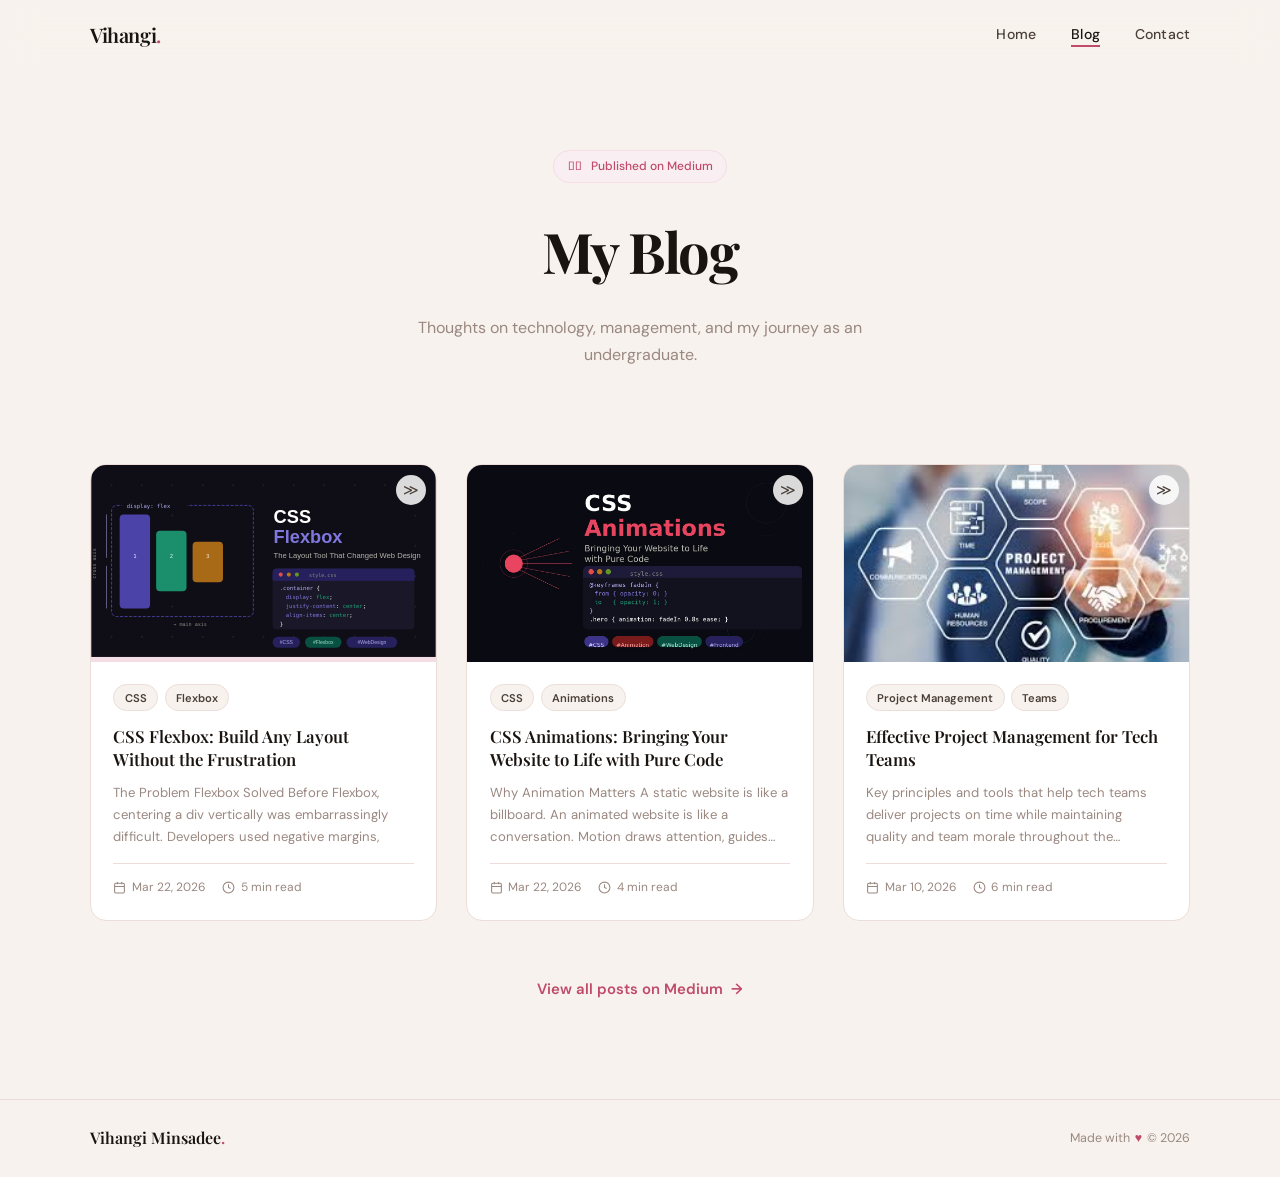
==== blog.html @ 4e120ace "Add initial JavaScript and CSS files for portfolio website" ====
<!DOCTYPE html>
<html lang="en">
<head>
  <meta charset="UTF-8" />
  <meta name="viewport" content="width=device-width, initial-scale=1.0" />
  <title>Blog — Vihangi Minsadee</title>
  <link rel="stylesheet" href="style.css" />
</head>
<body>

  <!-- Ambient blobs -->
  <div class="blob-wrap" aria-hidden="true">
    <div class="blob blob-1"></div>
    <div class="blob blob-2"></div>
  </div>

  <!-- ─── NAVBAR ─── -->
  <nav class="navbar">
    <div class="container">
      <a href="index.html" class="nav-logo">Vihangi<span>.</span></a>
      <ul class="nav-links">
        <li><a href="index.html">Home</a></li>
        <li><a href="blog.html">Blog</a></li>
        <li><a href="contact.html">Contact</a></li>
      </ul>
      <button class="nav-toggle" aria-label="Toggle navigation">
        <span></span><span></span><span></span>
      </button>
    </div>
  </nav>

  <!-- ─── PAGE WRAPPER ─── -->
  <div class="page-wrapper">

    <!-- ═══ BLOG HERO ═══ -->
    <section class="blog-hero">
      <div class="container">
        <div class="fade-up">
          <span class="badge">
            <!-- <svg viewBox="0 0 24 24" width="13" height="13" fill="none" stroke="currentColor" stroke-width="2">
              <path d="M12 20h9"/><path d="M16.5 3.5a2.121 2.121 0 013 3L7 19l-4 1 1-4L16.5 3.5z"/>
            </svg>-->
            𓂃🖋 &nbsp;
            Published on Medium
          </span>
        </div>
        <h1 class="blog-hero-title fade-up delay-1">My Blog</h1>
        <p class="blog-hero-desc fade-up delay-2">
          Thoughts on technology, management, and my journey as an undergraduate.
        </p>
      </div>
    </section>

    <!-- ═══ BLOG POSTS ═══ -->
    <section class="blog-section">
      <div class="container">
        <div class="blog-grid">

          <!-- Card 1 -->
          <article class="blog-card fade-up delay-1" data-href="https://medium.com/@wavihangiminsadi/css-flexbox-build-any-layout-without-the-frustration-3b8c61d07653">
            <div class="blog-card-img">
              <img src="flexbox_cover_image.svg" alt="CSS Flexbox: Build Any Layout Without the Frustration" class="blog-card-photo" />
              <div class="blog-card-ext">
                <!--<svg viewBox="0 0 24 24" fill="none" stroke="currentColor" stroke-width="2.5">
                  <path d="M18 13v6a2 2 0 01-2 2H5a2 2 0 01-2-2V8a2 2 0 012-2h6"/>
                  <polyline points="15 3 21 3 21 9"/><line x1="10" y1="14" x2="21" y2="3"/>
                </svg>-->
                ≫
              </div>
            </div>
            <div class="blog-card-body">
              <div class="blog-tags">
                <span class="blog-tag">CSS</span>
                <span class="blog-tag">Flexbox</span>
              </div>
              <h2 class="blog-card-title">CSS Flexbox: Build Any Layout Without the Frustration</h2>
              <p class="blog-card-excerpt">The Problem Flexbox Solved
Before Flexbox, centering a div vertically was embarrassingly difficult. Developers used negative margins, </p>
              <div class="blog-card-meta">
                <span class="meta-item">
                  <svg viewBox="0 0 24 24" fill="none" stroke="currentColor" stroke-width="2">
                    <rect x="3" y="4" width="18" height="18" rx="2" ry="2"/>
                    <line x1="16" y1="2" x2="16" y2="6"/><line x1="8" y1="2" x2="8" y2="6"/><line x1="3" y1="10" x2="21" y2="10"/>
                  </svg>
                  Mar 22, 2026
                </span>
                <span class="meta-item">
                  <svg viewBox="0 0 24 24" fill="none" stroke="currentColor" stroke-width="2">
                    <circle cx="12" cy="12" r="10"/>
                    <polyline points="12 6 12 12 16 14"/>
                  </svg>
                  5 min read
                </span>
              </div>
            </div>
          </article>

          <!-- Card 2 -->
          <article class="blog-card fade-up delay-2" data-href="https://medium.com/@wavihangiminsadi/css-animations-bringing-your-website-to-life-with-pure-code-0d4149e04ab5">
            <div class="blog-card-img">
              <img src="css_animations_cover.jpg" alt="CSS Animations: Bringing Your Website to Life with Pure Code" class="blog-card-photo" />
              <div class="blog-card-ext">
                <!--<svg viewBox="0 0 24 24" fill="none" stroke="currentColor" stroke-width="2.5">
                  <path d="M18 13v6a2 2 0 01-2 2H5a2 2 0 01-2-2V8a2 2 0 012-2h6"/>
                  <polyline points="15 3 21 3 21 9"/><line x1="10" y1="14" x2="21" y2="3"/>
                </svg>-->
                ≫
              </div>
            </div>
            <div class="blog-card-body">
              <div class="blog-tags">
                <span class="blog-tag">CSS</span>
                <span class="blog-tag">Animations</span>
              </div>
              <h2 class="blog-card-title">CSS Animations: Bringing Your Website to Life with Pure Code</h2>
              <p class="blog-card-excerpt">Why Animation Matters
                 A static website is like a billboard. An animated website is like a conversation. Motion draws attention, guides users, and makes interactions feel natural and satisfying..</p>
              <div class="blog-card-meta">
                <span class="meta-item">
                  <svg viewBox="0 0 24 24" fill="none" stroke="currentColor" stroke-width="2">
                    <rect x="3" y="4" width="18" height="18" rx="2" ry="2"/>
                    <line x1="16" y1="2" x2="16" y2="6"/><line x1="8" y1="2" x2="8" y2="6"/><line x1="3" y1="10" x2="21" y2="10"/>
                  </svg>
                  Mar 22, 2026
                </span>
                <span class="meta-item">
                  <svg viewBox="0 0 24 24" fill="none" stroke="currentColor" stroke-width="2">
                    <circle cx="12" cy="12" r="10"/>
                    <polyline points="12 6 12 12 16 14"/>
                  </svg>
                  4 min read
                </span>
              </div>
            </div>
          </article>

          <!-- Card 3 -->
          <article class="blog-card fade-up delay-3" data-href="https://medium.com">
            <div class="blog-card-img">
              <img src="download (5).jpg" alt="Effective Project Management for Tech Teams" class="blog-card-photo" />
              <div class="blog-card-ext">
                <!-- <svg viewBox="0 0 24 24" fill="none" stroke="currentColor" stroke-width="2.5">
                  <path d="M18 13v6a2 2 0 01-2 2H5a2 2 0 01-2-2V8a2 2 0 012-2h6"/>
                  <polyline points="15 3 21 3 21 9"/><line x1="10" y1="14" x2="21" y2="3"/>
                </svg> -->
                ≫
              </div>
            </div>
            <div class="blog-card-body">
              <div class="blog-tags">
                <span class="blog-tag">Project Management</span>
                <span class="blog-tag">Teams</span>
              </div>
              <h2 class="blog-card-title">Effective Project Management for Tech Teams</h2>
              <p class="blog-card-excerpt">Key principles and tools that help tech teams deliver projects on time while maintaining quality and team morale throughout the development process.</p>
              <div class="blog-card-meta">
                <span class="meta-item">
                  <svg viewBox="0 0 24 24" fill="none" stroke="currentColor" stroke-width="2">
                    <rect x="3" y="4" width="18" height="18" rx="2" ry="2"/>
                    <line x1="16" y1="2" x2="16" y2="6"/><line x1="8" y1="2" x2="8" y2="6"/><line x1="3" y1="10" x2="21" y2="10"/>
                  </svg>
                  Mar 10, 2026
                </span>
                <span class="meta-item">
                  <svg viewBox="0 0 24 24" fill="none" stroke="currentColor" stroke-width="2">
                    <circle cx="12" cy="12" r="10"/>
                    <polyline points="12 6 12 12 16 14"/>
                  </svg>
                  6 min read
                </span>
              </div>
            </div>
          </article>

        </div>

        <!-- CTA -->
        <div class="blog-cta fade-up">
          <a href="https://medium.com/@wavihangiminsadi" target="_blank" class="blog-cta-link">
            View all posts on Medium &nbsp;→</a>
            <!-- <svg viewBox="0 0 24 24" fill="none" stroke="currentColor" stroke-width="2.5">
              <line x1="5" y1="12" x2="19" y2="12"/>
              <polyline points="12 5 19 12 12 19"/>
            </svg>-->
        </div>    

      </div>
    </section>

    <!-- ─── FOOTER ─── -->
    <footer>
      <div class="container">
        <span class="footer-logo">Vihangi Minsadee<span style="color:var(--pink);">.</span></span>
        <span class="footer-copy">
          Made with <span class="heart">♥</span> © 2026
        </span>
      </div>
    </footer>

  </div><!-- /page-wrapper -->

  <script src="script.js"></script>
</body>
</html>
---- style.css ----
/* ================================================
   VIHANGI MINSADEE - PORTFOLIO STYLESHEET
   ================================================ */

@import url('https://fonts.googleapis.com/css2?family=Playfair+Display:ital,wght@0,400;0,500;0,600;0,700;1,400&family=DM+Sans:ital,opsz,wght@0,9..40,300;0,9..40,400;0,9..40,500;0,9..40,600;1,9..40,300&display=swap');

/* ─── CSS VARIABLES ─── */
:root {
  --cream:        #f7f2ed;
  --cream-light:  #fdf9f6;
  --pink:         #c04a6a;
  --pink-light:   #e8b4c0;
  --pink-pale:    #f5dde5;
  --pink-soft:    #f9eef2;
  --text-dark:    #1a1410;
  --text-mid:     #4a3f38;
  --text-muted:   #9a8880;
  --border:       #ecddd8;
  --card-bg:      #ffffff;
  --shadow-sm:    0 2px 12px rgba(192,74,106,0.08);
  --shadow-md:    0 8px 32px rgba(192,74,106,0.12);
  --shadow-lg:    0 20px 60px rgba(192,74,106,0.15);
  --radius-sm:    10px;
  --radius-md:    16px;
  --radius-lg:    24px;
  --font-display: 'Playfair Display', Georgia, serif;
  --font-body:    'DM Sans', sans-serif;
  --nav-h:        70px;
  --max-w:        1100px;
}

/* ─── RESET & BASE ─── */
*, *::before, *::after { box-sizing: border-box; margin: 0; padding: 0; }

html { scroll-behavior: smooth; }

body {
  font-family: var(--font-body);
  background: var(--cream);
  color: var(--text-dark);
  line-height: 1.65;
  font-size: 15px;
  -webkit-font-smoothing: antialiased;
}

img { display: block; max-width: 100%; }
a  { text-decoration: none; color: inherit; }

/* ─── SCROLLBAR ─── */
::-webkit-scrollbar { width: 6px; }
::-webkit-scrollbar-track { background: var(--cream); }
::-webkit-scrollbar-thumb { background: var(--pink-light); border-radius: 99px; }

/* ─── GLOBAL LAYOUT ─── */
.container {
  width: 90%;
  max-width: var(--max-w);
  margin-inline: auto;
}

/* ─── BLOBS / AMBIENT BACKGROUND ─── 
.blob-wrap {
  position: fixed;
  inset: 0;
  pointer-events: none;
  overflow: hidden;
  z-index: 0;
}
.blob {
  position: absolute;
  border-radius: 50%;
  filter: blur(80px);
  opacity: 0.35;
}
.blob-1 {
  width: 500px; height: 500px;
  background: radial-gradient(circle, #f2c5d0 0%, transparent 70%);
  top: -120px; left: -100px;
}
.blob-2 {
  width: 400px; height: 400px;
  background: radial-gradient(circle, #e8c4cf 0%, transparent 70%);
  bottom: -80px; right: -60px;
}*/

/* ─── NAVIGATION ─── */
.navbar {
  position: fixed;
  top: 0; left: 0; right: 0;
  height: var(--nav-h);
  z-index: 1000;
  display: flex;
  align-items: center;
  background: rgba(247, 242, 237, 0.85);
  backdrop-filter: blur(16px);
  -webkit-backdrop-filter: blur(16px);
  border-bottom: 1px solid transparent;
  transition: border-color 0.3s, box-shadow 0.3s;
}
.navbar.scrolled {
  border-color: var(--border);
  box-shadow: 0 2px 20px rgba(192,74,106,0.07);
}
.navbar .container {
  display: flex;
  align-items: center;
  justify-content: space-between;
  width: 100%;
}
.nav-logo {
  font-family: var(--font-display);
  font-size: 1.25rem;
  font-weight: 600;
  color: var(--text-dark);
  letter-spacing: -0.02em;
}
.nav-logo span { color: var(--pink); }

.nav-links {
  display: flex;
  align-items: center;
  gap: 2.2rem;
  list-style: none;
}
.nav-links a {
  font-size: 0.88rem;
  font-weight: 500;
  color: var(--text-mid);
  letter-spacing: 0.01em;
  padding-bottom: 2px;
  border-bottom: 2px solid transparent;
  transition: color 0.2s, border-color 0.2s;
}
.nav-links a:hover,
.nav-links a.active {
  color: var(--text-dark);
  border-color: var(--pink);
}

/* Hamburger */
.nav-toggle {
  display: none;
  flex-direction: column;
  gap: 5px;
  cursor: pointer;
  padding: 4px;
}
.nav-toggle span {
  display: block;
  width: 22px; height: 2px;
  background: var(--text-dark);
  border-radius: 2px;
  transition: transform 0.3s, opacity 0.3s;
}
.nav-toggle.open span:nth-child(1) { transform: translateY(7px) rotate(45deg); }
.nav-toggle.open span:nth-child(2) { opacity: 0; }
.nav-toggle.open span:nth-child(3) { transform: translateY(-7px) rotate(-45deg); }

/* ─── PAGE WRAPPER ─── */
.page-wrapper {
  position: relative;
  z-index: 1;
  padding-top: var(--nav-h);
}

/* ─── SECTION LABEL ─── */
.section-label {
  display: inline-block;
  font-size: 0.72rem;
  font-weight: 600;
  letter-spacing: 0.14em;
  text-transform: uppercase;
  color: var(--pink);
  margin-bottom: 0.75rem;
}

/* ─── BUTTONS ─── */
.btn {
  display: inline-flex;
  align-items: center;
  gap: 0.5rem;
  border-radius: 50px;
  font-family: var(--font-body);
  font-size: 0.88rem;
  font-weight: 600;
  cursor: pointer;
  border: none;
  transition: transform 0.2s, box-shadow 0.2s, background 0.2s, color 0.2s;
  padding: 0.75rem 1.6rem;
}
.btn:hover { transform: translateY(-2px); }
.btn-primary {
  background: var(--pink);
  color: #fff;
  box-shadow: 0 4px 18px rgba(192,74,106,0.35);
}
.btn-primary:hover {
  background: #ad3e5d;
  box-shadow: 0 8px 28px rgba(192,74,106,0.45);
}
.btn-outline {
  background: transparent;
  color: var(--text-dark);
  border: 1.5px solid var(--border);
}
.btn-outline:hover {
  border-color: var(--pink-light);
  color: var(--pink);
}

/* ─── BADGE / PILL ─── */
.badge {
  display: inline-flex;
  align-items: center;
  gap: 0.4rem;
  background: var(--pink-soft);
  color: var(--pink);
  border: 1px solid var(--pink-pale);
  border-radius: 50px;
  font-size: 0.75rem;
  font-weight: 500;
  padding: 0.35rem 0.85rem;
}
.badge svg { width: 13px; height: 13px; flex-shrink: 0; }

/* ─── CARDS ─── */
.card {
  background: var(--card-bg);
  border: 1px solid var(--border);
  border-radius: var(--radius-md);
  transition: transform 0.25s, box-shadow 0.25s;
}
.card:hover {
  transform: translateY(-4px);
  box-shadow: var(--shadow-md);
}

/* ─── DIVIDER ─── */
.divider {
  border: none;
  border-top: 1px solid var(--border);
  margin: 0;
}

/* ================================================
   HOME PAGE  ·  index.html
   ================================================ */

/* ── Hero ── */
.hero {
  min-height: calc(100vh - var(--nav-h));
  display: flex;
  align-items: center;
  padding: 5rem 0 4rem;
  overflow: hidden;
}
.hero .container {
  display: grid;
  grid-template-columns: 1fr 1fr;
  gap: 4rem;
  align-items: center;
}
.hero-content { max-width: 480px; }

.hero-badge { margin-bottom: 1.5rem; }

.hero-title {
  font-family: var(--font-display);
  font-size: clamp(2.4rem, 4.5vw, 3.6rem);
  font-weight: 700;
  line-height: 1.15;
  letter-spacing: -0.02em;
  color: var(--text-dark);
  margin-bottom: 1.25rem;
}
.hero-title .name { color: var(--pink); }

.hero-desc {
  font-size: 1rem;
  color: var(--text-mid);
  line-height: 1.7;
  margin-bottom: 2.2rem;
}
.hero-desc strong {
  font-weight: 600;
  color: var(--text-dark);
  border-bottom: 1.5px solid var(--pink-light);
}

.hero-actions {
  display: flex;
  align-items: center;
  gap: 1rem;
  flex-wrap: wrap;
}

/* Hero illustration */
.hero-visual {
  display: flex;
  justify-content: center;
  align-items: center;
  position: relative;
}
.hero-img-wrap {
  position: relative;
  width: 320px;
  height: 380px;
}
.hero-card-bg {
  width: 100%;
  height: 100%;
  background: linear-gradient(145deg, var(--pink-pale) 0%, #f0d8df 60%, #e8c9d4 100%);
  border-radius: var(--radius-lg);
  box-shadow: var(--shadow-lg);
  overflow: hidden;
  display: flex;
  justify-content: center;
  align-items: flex-end;
}
.hero-photo {
  width: 100%;
  height: 100%;
  object-fit: cover;
  object-position: top center;
  display: block;
}
.hero-uni-tag {
  position: absolute;
  bottom: -18px;
  left: -28px;
  background: var(--card-bg);
  border: 1px solid var(--border);
  border-radius: var(--radius-sm);
  padding: 0.6rem 1rem;
  box-shadow: var(--shadow-sm);
  display: flex;
  flex-direction: column;
  gap: 2px;
  font-size: 0.75rem;
  color: var(--text-muted);
  font-weight: 500;
}
.hero-uni-tag strong {
  font-weight: 700;
  color: var(--text-dark);
  font-size: 0.82rem;
}
/*.hero-float-dot {
  position: absolute;
  top: 20px;
  right: -20px;
  width: 60px; height: 60px;
  border-radius: 50%;
  background: var(--pink-pale);
  opacity: 0.6;
  animation: float 4s ease-in-out infinite;
}
.hero-float-dot-sm {
  position: absolute;
  top: 120px;
  right: -40px;
  width: 30px; height: 30px;
  border-radius: 50%;
  background: var(--pink-light);
  opacity: 0.45;
  animation: float 3.5s ease-in-out infinite 0.8s;
}*/

@keyframes float {
  0%, 100% { transform: translateY(0); }
  50%       { transform: translateY(-12px); }
}

/* Hero scroll indicator */
.hero-scroll {
  display: flex;
  justify-content: center;
  padding: 2rem 0;
}
.hero-scroll-btn {
  width: 38px; height: 38px;
  border-radius: 50%;
  border: 1.5px solid var(--border);
  display: flex; align-items: center; justify-content: center;
  color: var(--text-muted);
  cursor: pointer;
  background: var(--cream-light);
  transition: all 0.2s;
  animation: bounce 2s ease-in-out infinite;
}
.hero-scroll-btn:hover {
  border-color: var(--pink-light);
  color: var(--pink);
}
@keyframes bounce {
  0%, 100% { transform: translateY(0); }
  50%       { transform: translateY(6px); }
}

/* ── Skills Section ── */
.skills-section { padding: 6rem 0; }
.section-header {
  text-align: center;
  margin-bottom: 3.5rem;
}
.section-title {
  font-family: var(--font-display);
  font-size: clamp(1.8rem, 3vw, 2.6rem);
  font-weight: 600;
  letter-spacing: -0.02em;
  color: var(--text-dark);
  line-height: 1.2;
}

.skills-grid {
  display: grid;
  grid-template-columns: repeat(3, 1fr);
  gap: 1.5rem;
}
.skill-card {
  padding: 1.8rem;
  background: var(--card-bg);
  border: 1px solid var(--border);
  border-radius: var(--radius-md);
  transition: transform 0.25s, box-shadow 0.25s;
}
.skill-card:hover {
  transform: translateY(-5px);
  box-shadow: var(--shadow-md);
}
.skill-icon {
  width: 44px; height: 44px;
  background: var(--pink-soft);
  border-radius: var(--radius-sm);
  display: flex; align-items: center; justify-content: center;
  color: var(--pink);
  margin-bottom: 1.1rem;
}
.skill-name {
  font-size: 0.93rem;
  font-weight: 600;
  color: var(--text-dark);
  margin-bottom: 0.5rem;
}
.skill-desc {
  font-size: 0.83rem;
  color: var(--text-muted);
  line-height: 1.6;
}

/* ── About Section ── */
.about-section { padding: 6rem 0; }
.about-section .container {
  display: grid;
  grid-template-columns: 1fr 1fr;
  gap: 4rem;
  align-items: start;
}
.about-label { margin-bottom: 0.75rem; }
.about-title {
  font-family: var(--font-display);
  font-size: clamp(1.8rem, 3vw, 2.6rem);
  font-weight: 700;
  line-height: 1.2;
  letter-spacing: -0.02em;
  margin-bottom: 1.5rem;
}
.about-title .accent { color: var(--pink); }
.about-text {
  font-size: 0.93rem;
  color: var(--text-mid);
  line-height: 1.75;
  margin-bottom: 1rem;
}

.about-cards { display: flex; flex-direction: column; gap: 1rem; }
.about-info-card {
  display: flex;
  align-items: center;
  gap: 1.1rem;
  padding: 1.1rem 1.4rem;
  background: var(--card-bg);
  border: 1px solid var(--border);
  border-radius: var(--radius-md);
  transition: transform 0.2s, box-shadow 0.2s;
}
.about-info-card:hover {
  transform: translateX(4px);
  box-shadow: var(--shadow-sm);
}
.about-info-icon {
  width: 42px; height: 42px;
  background: var(--pink-soft);
  border-radius: 50%;
  display: flex; align-items: center; justify-content: center;
  color: var(--pink);
  flex-shrink: 0;
}
.about-info-icon svg { width: 18px; height: 18px; }
.about-info-label {
  font-size: 0.68rem;
  font-weight: 600;
  letter-spacing: 0.1em;
  text-transform: uppercase;
  color: var(--text-muted);
  margin-bottom: 2px;
}
.about-info-value {
  font-size: 0.9rem;
  font-weight: 600;
  color: var(--text-dark);
}

/* ─── FOOTER ─── */
footer {
  border-top: 1px solid var(--border);
  padding: 1.6rem 0;
}
footer .container {
  display: flex;
  justify-content: space-between;
  align-items: center;
  flex-wrap: wrap;
  gap: 0.5rem;
}
.footer-logo {
  font-family: var(--font-display);
  font-size: 1rem;
  font-weight: 600;
  color: var(--text-dark);
}
.footer-copy {
  font-size: 0.78rem;
  color: var(--text-muted);
  display: flex;
  align-items: center;
  gap: 0.3rem;
}
.footer-copy .heart { color: var(--pink); }

/* ================================================
   BLOG PAGE  ·  blog.html
   ================================================ */

.blog-hero {
  padding: 5rem 0 4rem;
  text-align: center;
  position: relative;
}
.blog-hero-title {
  font-family: var(--font-display);
  font-size: clamp(2.2rem, 5vw, 3.5rem);
  font-weight: 700;
  letter-spacing: -0.03em;
  margin-bottom: 1rem;
  color: var(--text-dark);
}
.blog-hero-desc {
  font-size: 1rem;
  color: var(--text-muted);
  max-width: 500px;
  margin-inline: auto;
  line-height: 1.7;
}
.blog-hero .badge { margin-bottom: 1.4rem; }

/* Blog grid */
.blog-section { padding: 2rem 0 6rem; }
.blog-grid {
  display: grid;
  grid-template-columns: repeat(3, 1fr);
  gap: 1.8rem;
  margin-bottom: 3.5rem;
}

/* Blog card */
.blog-card {
  background: var(--card-bg);
  border: 1px solid var(--border);
  border-radius: var(--radius-md);
  overflow: hidden;
  transition: transform 0.28s cubic-bezier(.34,1.56,.64,1), box-shadow 0.28s;
  cursor: pointer;
}
.blog-card:hover {
  transform: translateY(-6px);
  box-shadow: var(--shadow-lg);
}
.blog-card-img {
  position: relative;
  width: 100%;
  padding-bottom: 57%;
  overflow: hidden;
  background: var(--pink-pale);
}
.blog-card-img-inner {
  position: absolute;
  inset: 0;
  display: flex;
  align-items: center;
  justify-content: center;
}
.blog-card-photo {
  position: absolute;
  inset: 0;
  width: 100%;
  height: 100%;
  object-fit: cover;
  object-position: center;
  display: block;
  transition: transform 0.4s ease;
}
.blog-card:hover .blog-card-photo {
  transform: scale(1.05);
}
.blog-card-ext {
  position: absolute;
  top: 10px; right: 10px;
  width: 30px; height: 30px;
  background: rgba(255,255,255,0.85);
  backdrop-filter: blur(8px);
  border-radius: 50%;
  display: flex; align-items: center; justify-content: center;
  color: var(--text-mid);
  transition: background 0.2s, color 0.2s;
}
.blog-card:hover .blog-card-ext {
  background: var(--pink);
  color: #fff;
}
.blog-card-ext svg { width: 13px; height: 13px; }

.blog-card-body { padding: 1.4rem; }
.blog-tags {
  display: flex;
  flex-wrap: wrap;
  gap: 0.4rem;
  margin-bottom: 0.85rem;
}
.blog-tag {
  font-size: 0.7rem;
  font-weight: 600;
  color: var(--text-mid);
  background: var(--cream);
  border: 1px solid var(--border);
  border-radius: 50px;
  padding: 0.2rem 0.65rem;
}
.blog-card-title {
  font-family: var(--font-display);
  font-size: 1.05rem;
  font-weight: 600;
  line-height: 1.4;
  color: var(--text-dark);
  margin-bottom: 0.65rem;
}
.blog-card-excerpt {
  font-size: 0.82rem;
  color: var(--text-muted);
  line-height: 1.65;
  margin-bottom: 1rem;
  display: -webkit-box;
  -webkit-line-clamp: 3;
  -webkit-box-orient: vertical;
  overflow: hidden;
}
.blog-card-meta {
  display: flex;
  align-items: center;
  gap: 1rem;
  padding-top: 0.85rem;
  border-top: 1px solid var(--border);
}
.meta-item {
  display: flex;
  align-items: center;
  gap: 0.35rem;
  font-size: 0.75rem;
  color: var(--text-muted);
}
.meta-item svg { width: 13px; height: 13px; }

/* Blog CTA */
.blog-cta {
  text-align: center;
}
.blog-cta-link {
  display: inline-flex;
  align-items: center;
  gap: 0.4rem;
  color: var(--pink);
  font-size: 0.93rem;
  font-weight: 600;
  border-bottom: 1.5px solid transparent;
  transition: border-color 0.2s, gap 0.2s;
}
.blog-cta-link:hover {
  border-color: var(--pink);
  gap: 0.65rem;
}
.blog-cta-link svg { width: 16px; height: 16px; }

/* ================================================
   CONTACT PAGE  ·  contact.html
   ================================================ */

.contact-hero {
  padding: 5rem 0 4rem;
  text-align: center;
}
.contact-hero-title {
  font-family: var(--font-display);
  font-size: clamp(2.2rem, 5vw, 3.5rem);
  font-weight: 700;
  letter-spacing: -0.03em;
  margin-bottom: 1rem;
}
.contact-hero-desc {
  font-size: 1rem;
  color: var(--text-muted);
  max-width: 440px;
  margin-inline: auto;
  line-height: 1.7;
}
.contact-hero .badge { margin-bottom: 1.4rem; }

/* Contact grid */
.contact-section { padding: 0 0 6rem; }
.contact-grid {
  display: grid;
  grid-template-columns: 1fr 1.6fr;
  gap: 2rem;
  align-items: start;
}

/* Info side */
.contact-info { display: flex; flex-direction: column; gap: 1rem; }
.contact-info-card {
  display: flex;
  align-items: center;
  gap: 1.1rem;
  padding: 1.1rem 1.4rem;
  background: var(--card-bg);
  border: 1px solid var(--border);
  border-radius: var(--radius-md);
  transition: transform 0.2s, box-shadow 0.2s;
}
.contact-info-card:hover {
  transform: translateX(4px);
  box-shadow: var(--shadow-sm);
}
.contact-info-icon {
  width: 44px; height: 44px;
  background: var(--pink-soft);
  border-radius: 50%;
  display: flex; align-items: center; justify-content: center;
  color: var(--pink);
  flex-shrink: 0;
}
.contact-info-icon svg { width: 18px; height: 18px; }
.contact-info-label {
  font-size: 0.68rem;
  font-weight: 600;
  letter-spacing: 0.1em;
  text-transform: uppercase;
  color: var(--text-muted);
  margin-bottom: 3px;
}
.contact-info-value {
  font-size: 0.88rem;
  font-weight: 600;
  color: var(--text-dark);
}

/* Form side */
.contact-form-wrap {
  background: var(--card-bg);
  border: 1px solid var(--border);
  border-radius: var(--radius-lg);
  padding: 2.2rem;
}
.form-row {
  display: grid;
  grid-template-columns: 1fr 1fr;
  gap: 1rem;
}
.form-group {
  margin-bottom: 1.2rem;
}
.form-label {
  display: block;
  font-size: 0.82rem;
  font-weight: 600;
  color: var(--text-dark);
  margin-bottom: 0.5rem;
}
.form-input,
.form-textarea {
  width: 100%;
  background: var(--cream);
  border: 1.5px solid var(--border);
  border-radius: var(--radius-sm);
  font-family: var(--font-body);
  font-size: 0.88rem;
  color: var(--text-dark);
  padding: 0.75rem 1rem;
  outline: none;
  transition: border-color 0.2s, box-shadow 0.2s;
  resize: none;
}
.form-input::placeholder,
.form-textarea::placeholder { color: var(--text-muted); }
.form-input:focus,
.form-textarea:focus {
  border-color: var(--pink-light);
  box-shadow: 0 0 0 3px rgba(192,74,106,0.1);
}
.form-textarea { height: 120px; }

.form-submit-wrap { margin-top: 0.5rem; }
.btn-submit {
  background: var(--pink);
  color: #fff;
  border: none;
  border-radius: 50px;
  font-family: var(--font-body);
  font-size: 0.9rem;
  font-weight: 600;
  padding: 0.8rem 1.8rem;
  cursor: pointer;
  display: inline-flex;
  align-items: center;
  gap: 0.5rem;
  box-shadow: 0 4px 18px rgba(192,74,106,0.35);
  transition: transform 0.2s, box-shadow 0.2s, background 0.2s;
}
.btn-submit:hover {
  background: #ad3e5d;
  transform: translateY(-2px);
  box-shadow: 0 8px 28px rgba(192,74,106,0.45);
}
.btn-submit svg { width: 16px; height: 16px; }

/* Form success state */
.form-success {
  display: none;
  text-align: center;
  padding: 2rem 0;
}
.form-success.visible { display: block; }
.success-icon {
  width: 56px; height: 56px;
  background: var(--pink-soft);
  border-radius: 50%;
  display: flex; align-items: center; justify-content: center;
  color: var(--pink);
  margin: 0 auto 1rem;
}
.success-icon svg { width: 28px; height: 28px; }
.success-title {
  font-family: var(--font-display);
  font-size: 1.3rem;
  font-weight: 600;
  margin-bottom: 0.5rem;
}
.success-msg { font-size: 0.88rem; color: var(--text-muted); }

/* ================================================
   ANIMATIONS
   ================================================ */
.fade-up {
  opacity: 0;
  transform: translateY(28px);
  transition: opacity 0.6s cubic-bezier(.16,1,.3,1),
              transform 0.6s cubic-bezier(.16,1,.3,1);
}
.fade-up.visible {
  opacity: 1;
  transform: translateY(0);
}
.delay-1 { transition-delay: 0.08s; }
.delay-2 { transition-delay: 0.16s; }
.delay-3 { transition-delay: 0.24s; }
.delay-4 { transition-delay: 0.32s; }
.delay-5 { transition-delay: 0.40s; }

/* ================================================
   RESPONSIVE
   ================================================ */
@media (max-width: 900px) {
  .hero .container { grid-template-columns: 1fr; gap: 2.5rem; text-align: center; }
  .hero-content { max-width: 100%; }
  .hero-badge, .hero-actions { justify-content: center; }
  .hero-visual { order: -1; }
  .hero-img-wrap { width: 260px; height: 300px; }
  .about-section .container { grid-template-columns: 1fr; }
  .skills-grid { grid-template-columns: repeat(2, 1fr); }
  .blog-grid { grid-template-columns: repeat(2, 1fr); }
  .contact-grid { grid-template-columns: 1fr; }
}

@media (max-width: 600px) {
  .nav-links { display: none; flex-direction: column; position: absolute; top: var(--nav-h); left: 0; right: 0; background: var(--cream-light); border-bottom: 1px solid var(--border); padding: 1.2rem; gap: 1rem; box-shadow: var(--shadow-sm); }
  .nav-links.open { display: flex; }
  .nav-toggle { display: flex; }
  .skills-grid { grid-template-columns: 1fr; }
  .blog-grid { grid-template-columns: 1fr; }
  .form-row { grid-template-columns: 1fr; }
  .hero-img-wrap { width: 220px; height: 260px; }
}
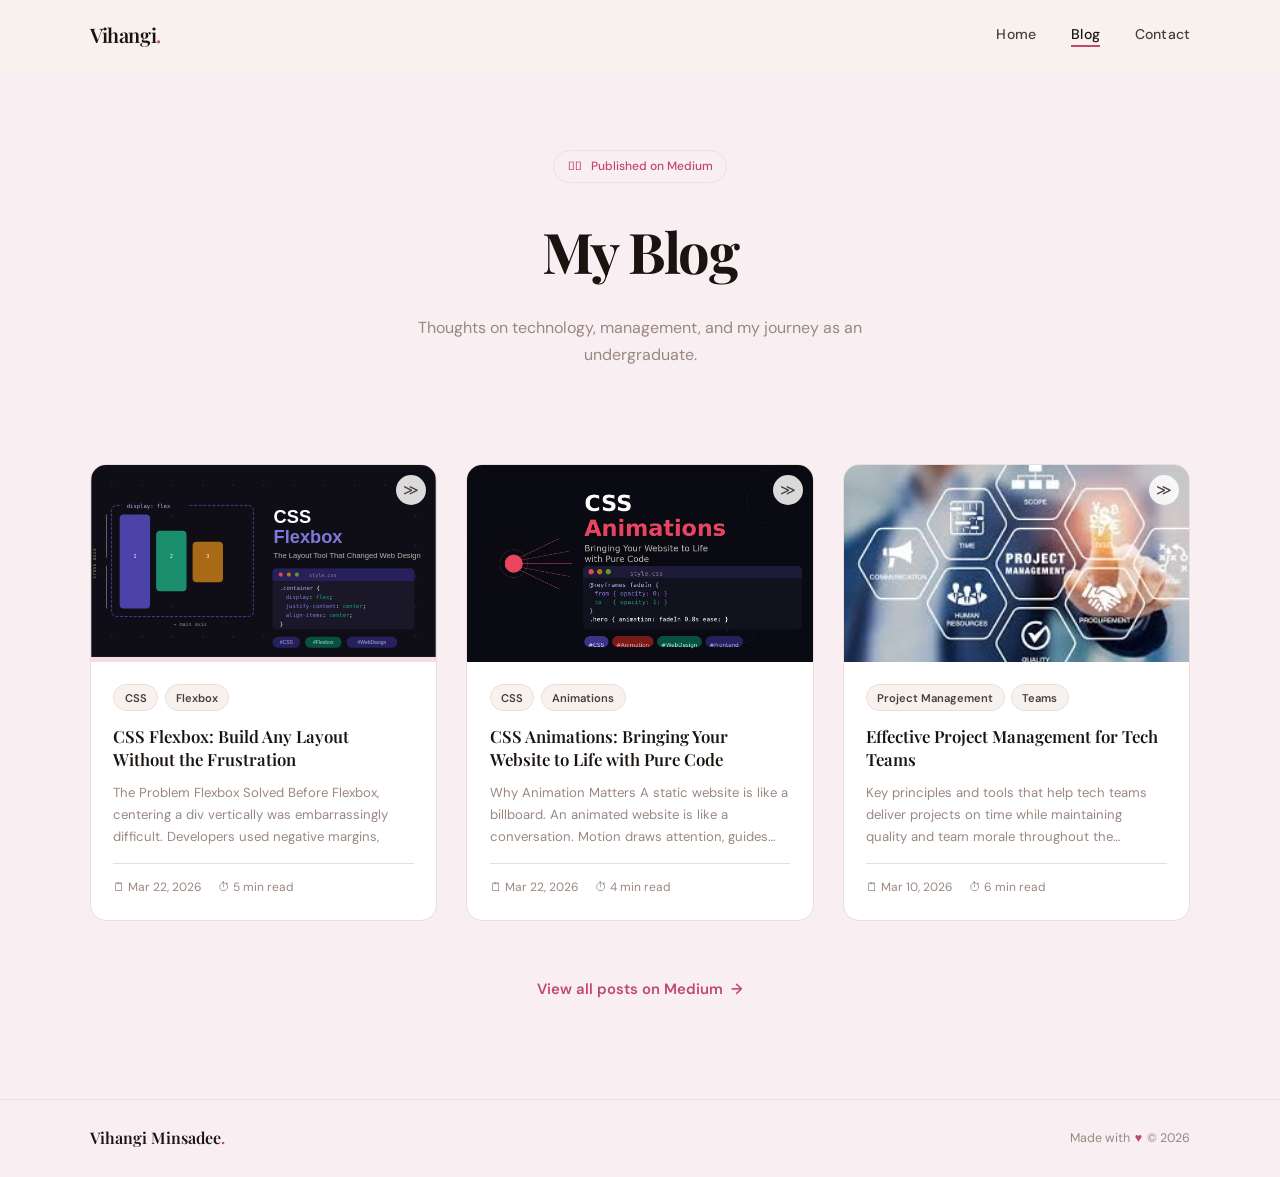
==== commit 527869ec: "Add flexbox cover image and new PNG asset - Created a new SVG file for the flexbox cover image, feat" ====
--- a/blog.html
+++ b/blog.html
@@ -7,12 +7,6 @@
   <link rel="stylesheet" href="style.css" />
 </head>
 <body>
-
-  <!-- Ambient blobs -->
-  <div class="blob-wrap" aria-hidden="true">
-    <div class="blob blob-1"></div>
-    <div class="blob blob-2"></div>
-  </div>
 
   <!-- ─── NAVBAR ─── -->
   <nav class="navbar">
@@ -36,10 +30,7 @@
     <section class="blog-hero">
       <div class="container">
         <div class="fade-up">
-          <span class="badge">
-            <!-- <svg viewBox="0 0 24 24" width="13" height="13" fill="none" stroke="currentColor" stroke-width="2">
-              <path d="M12 20h9"/><path d="M16.5 3.5a2.121 2.121 0 013 3L7 19l-4 1 1-4L16.5 3.5z"/>
-            </svg>-->
+          <span class="badge"> 
             𓂃🖋 &nbsp;
             Published on Medium
           </span>
@@ -59,12 +50,8 @@
           <!-- Card 1 -->
           <article class="blog-card fade-up delay-1" data-href="https://medium.com/@wavihangiminsadi/css-flexbox-build-any-layout-without-the-frustration-3b8c61d07653">
             <div class="blog-card-img">
-              <img src="flexbox_cover_image.svg" alt="CSS Flexbox: Build Any Layout Without the Frustration" class="blog-card-photo" />
+              <img src="images/flexbox_cover_image.svg" alt="CSS Flexbox: Build Any Layout Without the Frustration" class="blog-card-photo" />
               <div class="blog-card-ext">
-                <!--<svg viewBox="0 0 24 24" fill="none" stroke="currentColor" stroke-width="2.5">
-                  <path d="M18 13v6a2 2 0 01-2 2H5a2 2 0 01-2-2V8a2 2 0 012-2h6"/>
-                  <polyline points="15 3 21 3 21 9"/><line x1="10" y1="14" x2="21" y2="3"/>
-                </svg>-->
                 ≫
               </div>
             </div>
@@ -75,20 +62,14 @@
               </div>
               <h2 class="blog-card-title">CSS Flexbox: Build Any Layout Without the Frustration</h2>
               <p class="blog-card-excerpt">The Problem Flexbox Solved
-Before Flexbox, centering a div vertically was embarrassingly difficult. Developers used negative margins, </p>
+                 Before Flexbox, centering a div vertically was embarrassingly difficult. Developers used negative margins, </p>
               <div class="blog-card-meta">
                 <span class="meta-item">
-                  <svg viewBox="0 0 24 24" fill="none" stroke="currentColor" stroke-width="2">
-                    <rect x="3" y="4" width="18" height="18" rx="2" ry="2"/>
-                    <line x1="16" y1="2" x2="16" y2="6"/><line x1="8" y1="2" x2="8" y2="6"/><line x1="3" y1="10" x2="21" y2="10"/>
-                  </svg>
+                  🗒
                   Mar 22, 2026
                 </span>
                 <span class="meta-item">
-                  <svg viewBox="0 0 24 24" fill="none" stroke="currentColor" stroke-width="2">
-                    <circle cx="12" cy="12" r="10"/>
-                    <polyline points="12 6 12 12 16 14"/>
-                  </svg>
+                  ⏱
                   5 min read
                 </span>
               </div>
@@ -98,12 +79,8 @@
           <!-- Card 2 -->
           <article class="blog-card fade-up delay-2" data-href="https://medium.com/@wavihangiminsadi/css-animations-bringing-your-website-to-life-with-pure-code-0d4149e04ab5">
             <div class="blog-card-img">
-              <img src="css_animations_cover.jpg" alt="CSS Animations: Bringing Your Website to Life with Pure Code" class="blog-card-photo" />
+              <img src="images/css_animations_cover.jpg" alt="CSS Animations: Bringing Your Website to Life with Pure Code" class="blog-card-photo" />
               <div class="blog-card-ext">
-                <!--<svg viewBox="0 0 24 24" fill="none" stroke="currentColor" stroke-width="2.5">
-                  <path d="M18 13v6a2 2 0 01-2 2H5a2 2 0 01-2-2V8a2 2 0 012-2h6"/>
-                  <polyline points="15 3 21 3 21 9"/><line x1="10" y1="14" x2="21" y2="3"/>
-                </svg>-->
                 ≫
               </div>
             </div>
@@ -117,17 +94,11 @@
                  A static website is like a billboard. An animated website is like a conversation. Motion draws attention, guides users, and makes interactions feel natural and satisfying..</p>
               <div class="blog-card-meta">
                 <span class="meta-item">
-                  <svg viewBox="0 0 24 24" fill="none" stroke="currentColor" stroke-width="2">
-                    <rect x="3" y="4" width="18" height="18" rx="2" ry="2"/>
-                    <line x1="16" y1="2" x2="16" y2="6"/><line x1="8" y1="2" x2="8" y2="6"/><line x1="3" y1="10" x2="21" y2="10"/>
-                  </svg>
+                  🗒
                   Mar 22, 2026
                 </span>
                 <span class="meta-item">
-                  <svg viewBox="0 0 24 24" fill="none" stroke="currentColor" stroke-width="2">
-                    <circle cx="12" cy="12" r="10"/>
-                    <polyline points="12 6 12 12 16 14"/>
-                  </svg>
+                  ⏱
                   4 min read
                 </span>
               </div>
@@ -137,12 +108,8 @@
           <!-- Card 3 -->
           <article class="blog-card fade-up delay-3" data-href="https://medium.com">
             <div class="blog-card-img">
-              <img src="download (5).jpg" alt="Effective Project Management for Tech Teams" class="blog-card-photo" />
+              <img src="images/download (5).jpg" alt="Effective Project Management for Tech Teams" class="blog-card-photo" />
               <div class="blog-card-ext">
-                <!-- <svg viewBox="0 0 24 24" fill="none" stroke="currentColor" stroke-width="2.5">
-                  <path d="M18 13v6a2 2 0 01-2 2H5a2 2 0 01-2-2V8a2 2 0 012-2h6"/>
-                  <polyline points="15 3 21 3 21 9"/><line x1="10" y1="14" x2="21" y2="3"/>
-                </svg> -->
                 ≫
               </div>
             </div>
@@ -155,17 +122,11 @@
               <p class="blog-card-excerpt">Key principles and tools that help tech teams deliver projects on time while maintaining quality and team morale throughout the development process.</p>
               <div class="blog-card-meta">
                 <span class="meta-item">
-                  <svg viewBox="0 0 24 24" fill="none" stroke="currentColor" stroke-width="2">
-                    <rect x="3" y="4" width="18" height="18" rx="2" ry="2"/>
-                    <line x1="16" y1="2" x2="16" y2="6"/><line x1="8" y1="2" x2="8" y2="6"/><line x1="3" y1="10" x2="21" y2="10"/>
-                  </svg>
+                  🗒
                   Mar 10, 2026
                 </span>
                 <span class="meta-item">
-                  <svg viewBox="0 0 24 24" fill="none" stroke="currentColor" stroke-width="2">
-                    <circle cx="12" cy="12" r="10"/>
-                    <polyline points="12 6 12 12 16 14"/>
-                  </svg>
+                  ⏱
                   6 min read
                 </span>
               </div>
@@ -178,10 +139,7 @@
         <div class="blog-cta fade-up">
           <a href="https://medium.com/@wavihangiminsadi" target="_blank" class="blog-cta-link">
             View all posts on Medium &nbsp;→</a>
-            <!-- <svg viewBox="0 0 24 24" fill="none" stroke="currentColor" stroke-width="2.5">
-              <line x1="5" y1="12" x2="19" y2="12"/>
-              <polyline points="12 5 19 12 12 19"/>
-            </svg>-->
+            
         </div>    
 
       </div>
--- a/style.css
+++ b/style.css
@@ -36,7 +36,7 @@
 
 body {
   font-family: var(--font-body);
-  background: var(--cream);
+  background: var(--pink-soft);
   color: var(--text-dark);
   line-height: 1.65;
   font-size: 15px;
@@ -58,30 +58,7 @@
   margin-inline: auto;
 }
 
-/* ─── BLOBS / AMBIENT BACKGROUND ─── 
-.blob-wrap {
-  position: fixed;
-  inset: 0;
-  pointer-events: none;
-  overflow: hidden;
-  z-index: 0;
-}
-.blob {
-  position: absolute;
-  border-radius: 50%;
-  filter: blur(80px);
-  opacity: 0.35;
-}
-.blob-1 {
-  width: 500px; height: 500px;
-  background: radial-gradient(circle, #f2c5d0 0%, transparent 70%);
-  top: -120px; left: -100px;
-}
-.blob-2 {
-  width: 400px; height: 400px;
-  background: radial-gradient(circle, #e8c4cf 0%, transparent 70%);
-  bottom: -80px; right: -60px;
-}*/
+
 
 /* ─── NAVIGATION ─── */
 .navbar {
@@ -305,6 +282,7 @@
   position: relative;
   width: 320px;
   height: 380px;
+  animation: float 4s ease-in-out infinite;
 }
 .hero-card-bg {
   width: 100%;
@@ -345,26 +323,7 @@
   color: var(--text-dark);
   font-size: 0.82rem;
 }
-/*.hero-float-dot {
-  position: absolute;
-  top: 20px;
-  right: -20px;
-  width: 60px; height: 60px;
-  border-radius: 50%;
-  background: var(--pink-pale);
-  opacity: 0.6;
-  animation: float 4s ease-in-out infinite;
-}
-.hero-float-dot-sm {
-  position: absolute;
-  top: 120px;
-  right: -40px;
-  width: 30px; height: 30px;
-  border-radius: 50%;
-  background: var(--pink-light);
-  opacity: 0.45;
-  animation: float 3.5s ease-in-out infinite 0.8s;
-}*/
+
 
 @keyframes float {
   0%, 100% { transform: translateY(0); }
